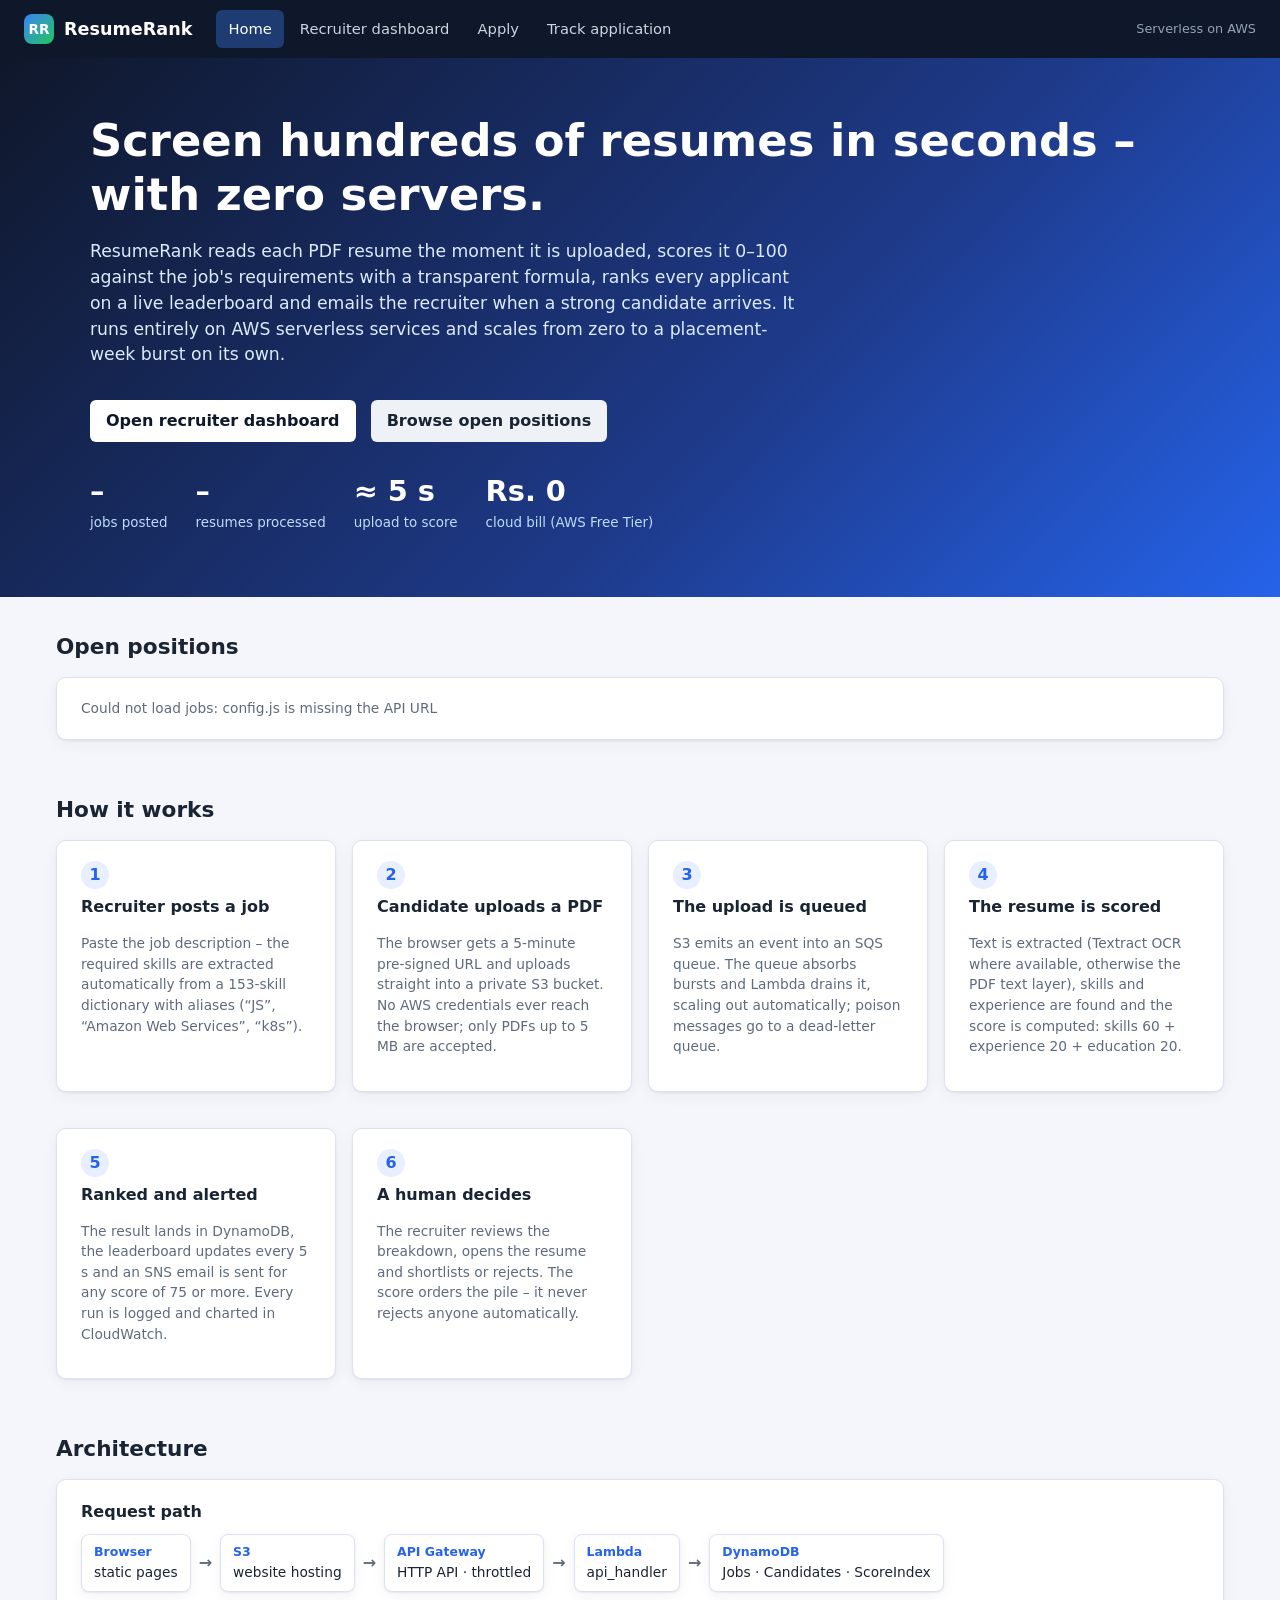
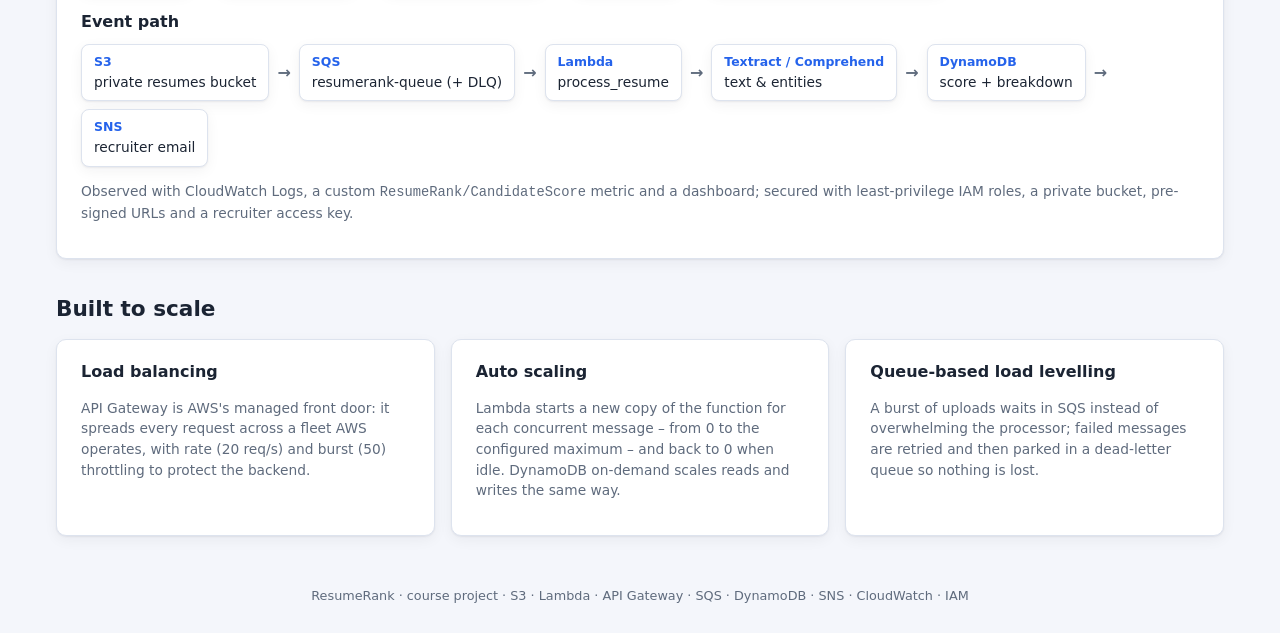
==== frontend/index.html @ 60775625 "add home, status pages and recruiter dashboard" ====
<!DOCTYPE html>
<html lang="en">
<head>
  <meta charset="utf-8">
  <meta name="viewport" content="width=device-width, initial-scale=1">
  <title>ResumeRank – Serverless Resume Screening</title>
  <link rel="stylesheet" href="styles.css">
</head>
<body>
  <section class="hero">
    <div class="hero-inner">
      <h1>Screen hundreds of resumes in seconds –<br>with zero servers.</h1>
      <p>ResumeRank reads each PDF resume the moment it is uploaded, scores it 0–100 against the job's
        requirements with a transparent formula, ranks every applicant on a live leaderboard and emails the
        recruiter when a strong candidate arrives. It runs entirely on AWS serverless services and scales
        from zero to a placement-week burst on its own.</p>
      <a class="btn light" href="recruiter.html">Open recruiter dashboard</a>
      <a class="btn secondary" href="#jobs">Browse open positions</a>
      <div class="hero-stats">
        <div><div class="value" id="stat-jobs">–</div><div class="label">jobs posted</div></div>
        <div><div class="value" id="stat-resumes">–</div><div class="label">resumes processed</div></div>
        <div><div class="value">≈ 5 s</div><div class="label">upload to score</div></div>
        <div><div class="value">Rs. 0</div><div class="label">cloud bill (AWS Free Tier)</div></div>
      </div>
    </div>
  </section>

  <main>
    <h2 class="section-title" id="jobs">Open positions</h2>
    <div class="grid grid-3" id="job-cards">
      <div class="card meta">Loading jobs…</div>
    </div>

    <h2 class="section-title">How it works</h2>
    <div class="grid grid-3">
      <div class="card"><div class="step-num">1</div><h3>Recruiter posts a job</h3>
        <p class="meta">Paste the job description – the required skills are extracted automatically from a
          153-skill dictionary with aliases (“JS”, “Amazon Web Services”, “k8s”).</p></div>
      <div class="card"><div class="step-num">2</div><h3>Candidate uploads a PDF</h3>
        <p class="meta">The browser gets a 5-minute pre-signed URL and uploads straight into a private S3
          bucket. No AWS credentials ever reach the browser; only PDFs up to 5 MB are accepted.</p></div>
      <div class="card"><div class="step-num">3</div><h3>The upload is queued</h3>
        <p class="meta">S3 emits an event into an SQS queue. The queue absorbs bursts and Lambda drains it,
          scaling out automatically; poison messages go to a dead-letter queue.</p></div>
      <div class="card"><div class="step-num">4</div><h3>The resume is scored</h3>
        <p class="meta">Text is extracted (Textract OCR where available, otherwise the PDF text layer), skills
          and experience are found and the score is computed: skills 60 + experience 20 + education 20.</p></div>
      <div class="card"><div class="step-num">5</div><h3>Ranked and alerted</h3>
        <p class="meta">The result lands in DynamoDB, the leaderboard updates every 5 s and an SNS email is
          sent for any score of 75 or more. Every run is logged and charted in CloudWatch.</p></div>
      <div class="card"><div class="step-num">6</div><h3>A human decides</h3>
        <p class="meta">The recruiter reviews the breakdown, opens the resume and shortlists or rejects. The
          score orders the pile – it never rejects anyone automatically.</p></div>
    </div>

    <h2 class="section-title">Architecture</h2>
    <div class="card">
      <h3>Request path</h3>
      <div class="flow">
        <div class="node"><b>Browser</b>static pages</div><span class="arrow">→</span>
        <div class="node"><b>S3</b>website hosting</div><span class="arrow">→</span>
        <div class="node"><b>API Gateway</b>HTTP API · throttled</div><span class="arrow">→</span>
        <div class="node"><b>Lambda</b>api_handler</div><span class="arrow">→</span>
        <div class="node"><b>DynamoDB</b>Jobs · Candidates · ScoreIndex</div>
      </div>
      <h3 style="margin-top:18px">Event path</h3>
      <div class="flow">
        <div class="node"><b>S3</b>private resumes bucket</div><span class="arrow">→</span>
        <div class="node"><b>SQS</b>resumerank-queue (+ DLQ)</div><span class="arrow">→</span>
        <div class="node"><b>Lambda</b>process_resume</div><span class="arrow">→</span>
        <div class="node"><b>Textract / Comprehend</b>text &amp; entities</div><span class="arrow">→</span>
        <div class="node"><b>DynamoDB</b>score + breakdown</div><span class="arrow">→</span>
        <div class="node"><b>SNS</b>recruiter email</div>
      </div>
      <p class="meta" style="margin-top:14px">Observed with CloudWatch Logs, a custom
        <code>ResumeRank/CandidateScore</code> metric and a dashboard; secured with least-privilege IAM roles,
        a private bucket, pre-signed URLs and a recruiter access key.</p>
    </div>

    <h2 class="section-title">Built to scale</h2>
    <div class="grid grid-3">
      <div class="card"><h3>Load balancing</h3><p class="meta">API Gateway is AWS's managed front door: it
        spreads every request across a fleet AWS operates, with rate (20 req/s) and burst (50) throttling to
        protect the backend.</p></div>
      <div class="card"><h3>Auto scaling</h3><p class="meta">Lambda starts a new copy of the function for each
        concurrent message – from 0 to the configured maximum – and back to 0 when idle. DynamoDB on-demand
        scales reads and writes the same way.</p></div>
      <div class="card"><h3>Queue-based load levelling</h3><p class="meta">A burst of uploads waits in SQS
        instead of overwhelming the processor; failed messages are retried and then parked in a dead-letter
        queue so nothing is lost.</p></div>
    </div>
  </main>

  <footer>ResumeRank · course project · S3 · Lambda · API Gateway · SQS · DynamoDB · SNS · CloudWatch · IAM</footer>

  <script src="config.js"></script>
  <script src="app.js"></script>
  <script>
    RR.nav("index.html");

    (async () => {
      const box = document.getElementById("job-cards");
      try {
        const data = await RR.api("/jobs");
        document.getElementById("stat-jobs").textContent = data.count;
        document.getElementById("stat-resumes").textContent = data.totalCandidates;
        box.replaceChildren();
        if (!data.jobs.length) {
          box.appendChild(RR.el("div", { cls: "card meta", text: "No open positions yet." }));
          return;
        }
        data.jobs.slice(0, 9).forEach((job) => {
          box.appendChild(RR.el("div", { cls: "card" }, [
            RR.el("h3", { text: job.title }),
            RR.el("p", { cls: "meta", text: `Minimum experience: ${job.minYears} year(s) · ${job.candidateCount} applicant(s)` }),
            RR.chips(job.requiredSkills, "neutral"),
            RR.el("div", {}, [RR.el("a", { cls: "btn", text: "Apply", attrs: { href: "upload.html?jobId=" + encodeURIComponent(job.jobId) } })]),
          ]));
        });
      } catch (e) {
        box.replaceChildren(RR.el("div", { cls: "card meta", text: "Could not load jobs: " + e.message }));
      }
    })();
  </script>
</body>
</html>
---- frontend/styles.css ----
:root {
  --bg: #f4f6fb;
  --card: #ffffff;
  --text: #1b2433;
  --muted: #5f6b7d;
  --border: #dde3ee;
  --accent: #2563eb;
  --accent-dark: #1d4ed8;
  --accent-soft: #e8efff;
  --navy: #0f172a;
  --high: #15803d;
  --high-bg: #dcfce7;
  --mid: #b45309;
  --mid-bg: #fef3c7;
  --low: #b91c1c;
  --low-bg: #fee2e2;
  --grey-bg: #eef1f6;
  --radius: 10px;
  --shadow: 0 1px 2px rgba(15, 23, 42, 0.06), 0 4px 14px rgba(15, 23, 42, 0.05);
}

* { box-sizing: border-box; }

body {
  margin: 0;
  font-family: system-ui, -apple-system, "Segoe UI", Roboto, sans-serif;
  background: var(--bg);
  color: var(--text);
  line-height: 1.5;
}

a { color: var(--accent); }

/* ---------------------------------------------------------------- navigation */
.topbar {
  background: var(--navy);
  color: #fff;
  padding: 0 24px;
  display: flex;
  align-items: center;
  gap: 24px;
  min-height: 58px;
  flex-wrap: wrap;
  position: sticky;
  top: 0;
  z-index: 20;
}
.brand { display: flex; align-items: center; gap: 10px; color: #fff; text-decoration: none; font-weight: 700; font-size: 1.1rem; }
.brand-mark { width: 30px; height: 30px; border-radius: 8px; background: linear-gradient(135deg, #3b82f6, #22c55e); display: grid; place-items: center; font-size: 0.85rem; }
.nav-links { display: flex; gap: 4px; flex-wrap: wrap; flex: 1; }
.nav-links a { color: #cbd5e1; text-decoration: none; padding: 8px 12px; border-radius: 6px; font-size: 0.92rem; }
.nav-links a:hover { color: #fff; background: rgba(255, 255, 255, 0.08); }
.nav-links a.active { color: #fff; background: rgba(59, 130, 246, 0.35); }
.nav-tag { color: #94a3b8; font-size: 0.8rem; }

main { max-width: 1200px; margin: 24px auto; padding: 0 16px; }
main.narrow { max-width: 760px; }

/* ---------------------------------------------------------------- cards & layout */
.card {
  background: var(--card);
  border: 1px solid var(--border);
  border-radius: var(--radius);
  padding: 20px 24px;
  margin-bottom: 20px;
  box-shadow: var(--shadow);
}
.card h2 { margin-top: 0; font-size: 1.12rem; }
.card h3 { margin: 0 0 10px; font-size: 1rem; }

.row { display: flex; gap: 12px; flex-wrap: wrap; }
.row > * { flex: 1 1 220px; }
.grid { display: grid; gap: 16px; }
.grid-2 { grid-template-columns: repeat(auto-fit, minmax(320px, 1fr)); }
.grid-3 { grid-template-columns: repeat(auto-fit, minmax(240px, 1fr)); }
.split { display: grid; grid-template-columns: 280px 1fr; gap: 20px; align-items: start; }
@media (max-width: 860px) { .split { grid-template-columns: 1fr; } }

/* ---------------------------------------------------------------- forms */
label { display: block; font-weight: 600; margin: 12px 0 4px; font-size: 0.9rem; }
input[type="text"], input[type="email"], input[type="number"], input[type="password"],
input[type="search"], input[type="file"], select, textarea {
  width: 100%;
  padding: 8px 10px;
  border: 1px solid var(--border);
  border-radius: 6px;
  font: inherit;
  background: #fff;
  color: var(--text);
}
textarea { min-height: 120px; resize: vertical; }
input:focus, select:focus, textarea:focus { outline: 2px solid var(--accent-soft); border-color: var(--accent); }
.hint { color: var(--muted); font-size: 0.84rem; margin: 3px 0 0; }

button, .btn {
  display: inline-flex;
  align-items: center;
  gap: 6px;
  margin-top: 14px;
  padding: 9px 16px;
  border: 0;
  border-radius: 6px;
  background: var(--accent);
  color: #fff;
  font: inherit;
  font-weight: 600;
  cursor: pointer;
  text-decoration: none;
}
button:hover, .btn:hover { background: var(--accent-dark); }
button:disabled { opacity: 0.6; cursor: wait; }
button.secondary, .btn.secondary { background: var(--grey-bg); color: var(--text); }
button.secondary:hover, .btn.secondary:hover { background: #e2e8f0; }
button.ghost { background: transparent; color: var(--accent); padding: 6px 8px; }
button.small { margin: 0; padding: 4px 9px; font-size: 0.8rem; }
button.ok { background: var(--high); }
button.danger { background: var(--low); }
.btn.light { background: #fff; color: var(--navy); }
.toolbar { display: flex; gap: 10px; flex-wrap: wrap; align-items: center; margin-bottom: 12px; }
.toolbar > input, .toolbar > select { width: auto; flex: 1 1 180px; }
.toolbar button { margin-top: 0; }

.message { margin-top: 14px; padding: 10px 12px; border-radius: 6px; display: none; }
.message.show { display: block; }
.message.ok { background: var(--high-bg); color: var(--high); }
.message.error { background: var(--low-bg); color: var(--low); }
.message.info { background: var(--accent-soft); color: #1e3a8a; }

code, .mono { font-family: ui-monospace, Consolas, monospace; font-size: 0.86rem; word-break: break-all; }
.meta { color: var(--muted); font-size: 0.86rem; }
.hidden { display: none !important; }

/* ---------------------------------------------------------------- stats */
.stats { display: grid; grid-template-columns: repeat(auto-fit, minmax(140px, 1fr)); gap: 12px; margin-bottom: 20px; }
.stat { background: var(--card); border: 1px solid var(--border); border-radius: var(--radius); padding: 14px 16px; box-shadow: var(--shadow); }
.stat .value { font-size: 1.6rem; font-weight: 700; }
.stat .label { color: var(--muted); font-size: 0.8rem; text-transform: uppercase; letter-spacing: 0.03em; }
.stat.good .value { color: var(--high); }
.stat.warn .value { color: var(--mid); }
.stat.bad .value { color: var(--low); }
.chart-box { position: relative; height: 240px; }

/* ---------------------------------------------------------------- tables & chips */
table { width: 100%; border-collapse: collapse; font-size: 0.9rem; }
th, td { text-align: left; padding: 9px 8px; border-bottom: 1px solid var(--border); vertical-align: top; }
th { color: var(--muted); font-weight: 600; font-size: 0.78rem; text-transform: uppercase; }
tbody tr:hover { background: #f8fafd; }
.table-wrap { overflow-x: auto; }

.score { font-weight: 700; padding: 2px 9px; border-radius: 999px; display: inline-block; min-width: 44px; text-align: center; }
.score.high { background: var(--high-bg); color: var(--high); }
.score.mid { background: var(--mid-bg); color: var(--mid); }
.score.low { background: var(--low-bg); color: var(--low); }
.score.none { background: var(--grey-bg); color: var(--muted); }

.chip { display: inline-block; padding: 1px 8px; margin: 2px 3px 2px 0; border-radius: 4px; font-size: 0.79rem; }
.chip.match { background: var(--high-bg); color: var(--high); }
.chip.miss { background: var(--low-bg); color: var(--low); }
.chip.neutral { background: var(--accent-soft); color: #1e3a8a; }
.chip.removable { cursor: pointer; }
.chip.removable::after { content: " ×"; }

.status { font-size: 0.78rem; font-weight: 700; letter-spacing: 0.02em; }
.status.PENDING { color: var(--mid); }
.status.SCORED { color: var(--high); }
.status.FAILED { color: var(--low); }
.decision { font-size: 0.75rem; font-weight: 700; padding: 2px 7px; border-radius: 4px; }
.decision.SHORTLISTED { background: var(--high-bg); color: var(--high); }
.decision.REJECTED { background: var(--grey-bg); color: var(--muted); }

.bar { height: 8px; border-radius: 4px; background: var(--grey-bg); overflow: hidden; }
.bar > span { display: block; height: 100%; background: var(--accent); }
.breakdown { display: grid; grid-template-columns: 90px 1fr 54px; gap: 6px 10px; align-items: center; font-size: 0.86rem; }

/* ---------------------------------------------------------------- job list */
.job-list { list-style: none; margin: 0; padding: 0; }
.job-list li { padding: 10px 12px; border-radius: 8px; cursor: pointer; border: 1px solid transparent; }
.job-list li:hover { background: #f5f8ff; }
.job-list li.active { background: var(--accent-soft); border-color: #c7d7fe; }
.job-list .title { font-weight: 600; }

/* ---------------------------------------------------------------- drawer */
.drawer-backdrop { position: fixed; inset: 0; background: rgba(15, 23, 42, 0.35); z-index: 30; }
.drawer {
  position: fixed; top: 0; right: 0; bottom: 0; width: min(480px, 100%);
  background: #fff; z-index: 31; padding: 22px 24px; overflow-y: auto;
  box-shadow: -8px 0 30px rgba(15, 23, 42, 0.18);
}
.drawer h2 { margin-top: 0; }
.drawer pre { white-space: pre-wrap; background: var(--grey-bg); padding: 10px; border-radius: 6px; font-size: 0.8rem; }

/* ---------------------------------------------------------------- uploads */
.dropzone { border: 2px dashed #b8c6de; border-radius: var(--radius); padding: 22px; text-align: center; color: var(--muted); background: #fafcff; }
.dropzone.over { border-color: var(--accent); background: var(--accent-soft); }
.progress-list { list-style: none; padding: 0; margin: 10px 0 0; font-size: 0.86rem; }
.progress-list li { display: flex; justify-content: space-between; gap: 10px; padding: 4px 0; border-bottom: 1px dashed var(--border); }

/* ---------------------------------------------------------------- home page */
.hero { background: linear-gradient(135deg, #0f172a 0%, #1e3a8a 60%, #2563eb 100%); color: #fff; padding: 56px 24px 64px; }
.hero-inner { max-width: 1100px; margin: 0 auto; }
.hero h1 { font-size: clamp(1.9rem, 4vw, 2.8rem); margin: 0 0 12px; line-height: 1.2; }
.hero p { font-size: 1.08rem; color: #dbeafe; max-width: 720px; }
.hero .btn { margin-right: 10px; }
.hero-stats { display: flex; gap: 28px; flex-wrap: wrap; margin-top: 28px; }
.hero-stats .value { font-size: 1.8rem; font-weight: 700; }
.hero-stats .label { color: #bfdbfe; font-size: 0.84rem; }
.section-title { font-size: 1.35rem; margin: 34px 0 14px; }
.step-num { display: inline-grid; place-items: center; width: 28px; height: 28px; border-radius: 50%; background: var(--accent-soft); color: var(--accent); font-weight: 700; margin-bottom: 6px; }
.flow { display: flex; flex-wrap: wrap; align-items: center; gap: 8px; }
.flow .node { background: var(--card); border: 1px solid var(--border); border-radius: 8px; padding: 8px 12px; font-size: 0.86rem; box-shadow: var(--shadow); }
.flow .node b { display: block; font-size: 0.78rem; color: var(--accent); }
.flow .arrow { color: var(--muted); font-weight: 700; }

/* ---------------------------------------------------------------- status page */
.ring { --p: 0; --c: var(--accent); width: 150px; height: 150px; border-radius: 50%;
  background: conic-gradient(var(--c) calc(var(--p) * 1%), var(--grey-bg) 0);
  display: grid; place-items: center; margin: 0 auto; }
.ring > div { width: 118px; height: 118px; border-radius: 50%; background: #fff; display: grid; place-items: center; text-align: center; }
.ring .num { font-size: 2.1rem; font-weight: 800; line-height: 1; }
.spinner { width: 34px; height: 34px; border: 4px solid var(--grey-bg); border-top-color: var(--accent); border-radius: 50%; animation: spin 0.9s linear infinite; margin: 10px auto; }
@keyframes spin { to { transform: rotate(360deg); } }

footer { text-align: center; color: var(--muted); font-size: 0.8rem; margin: 30px 0; }
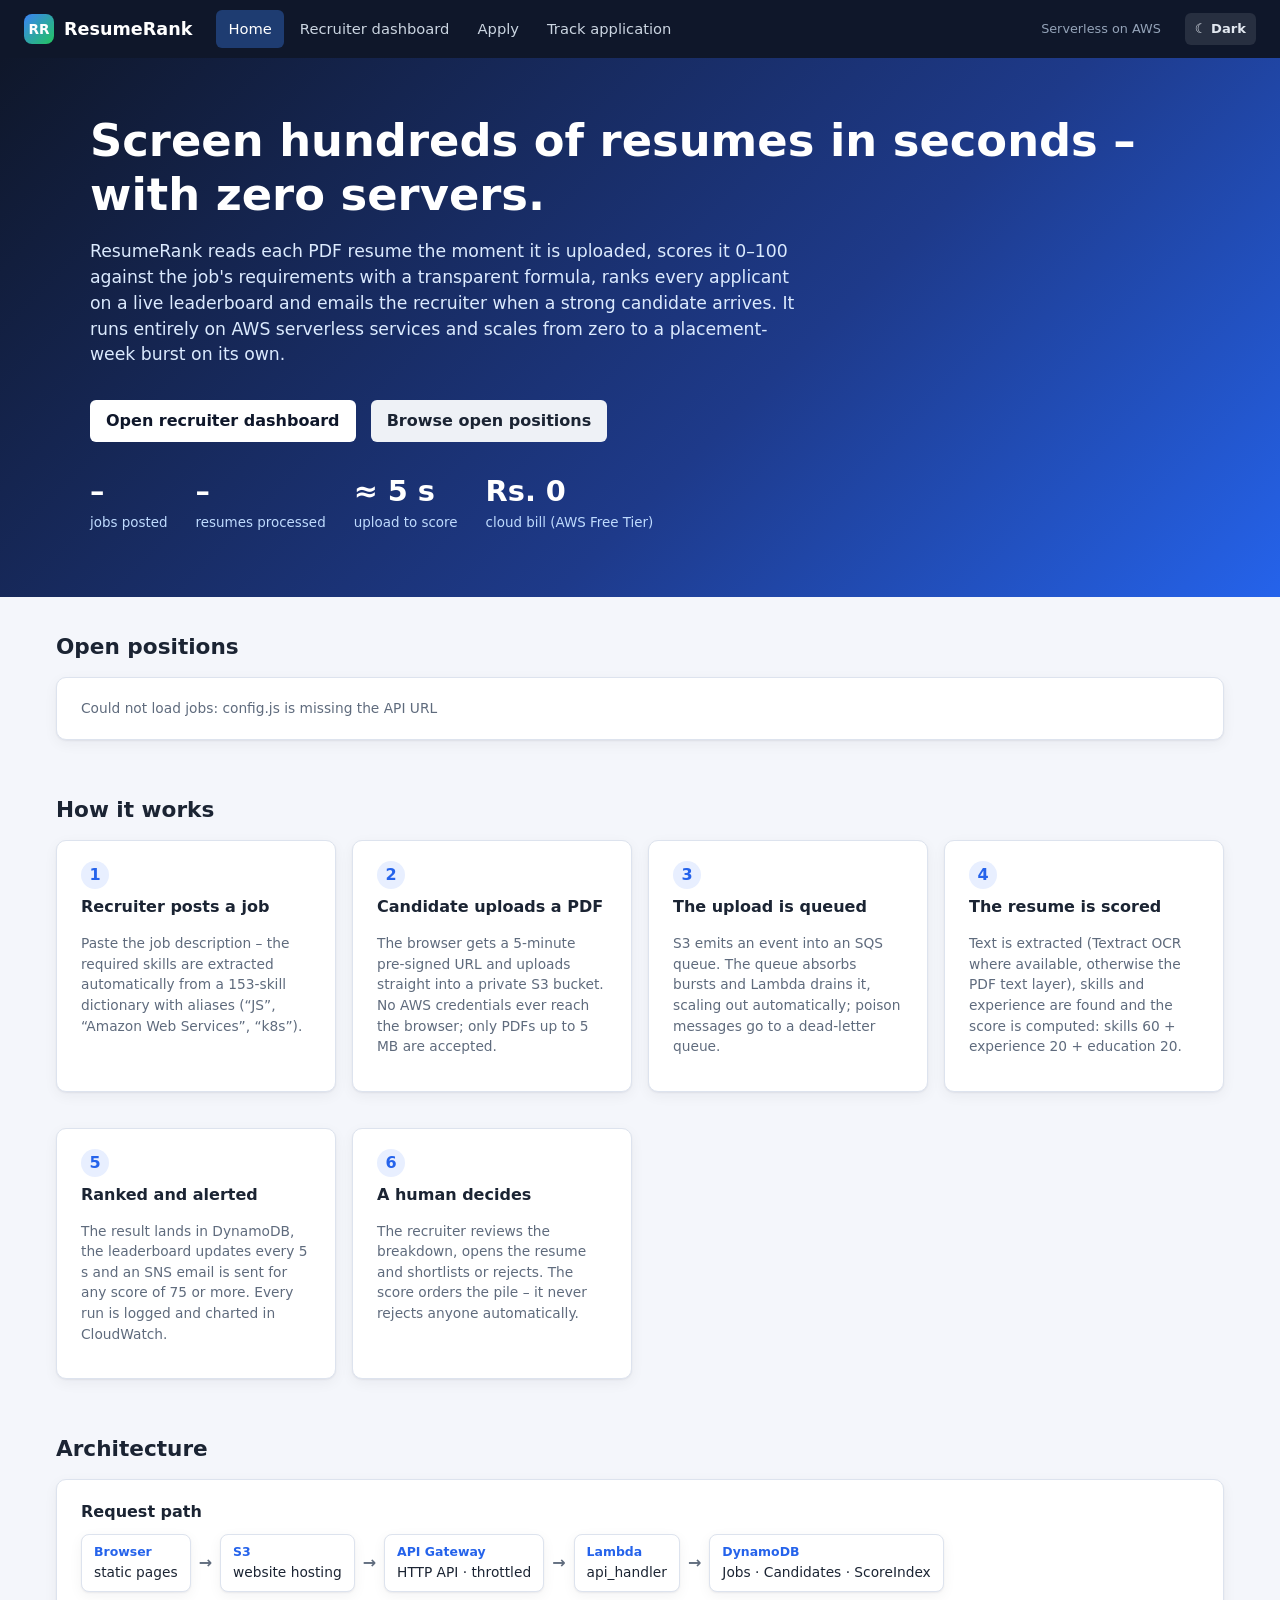
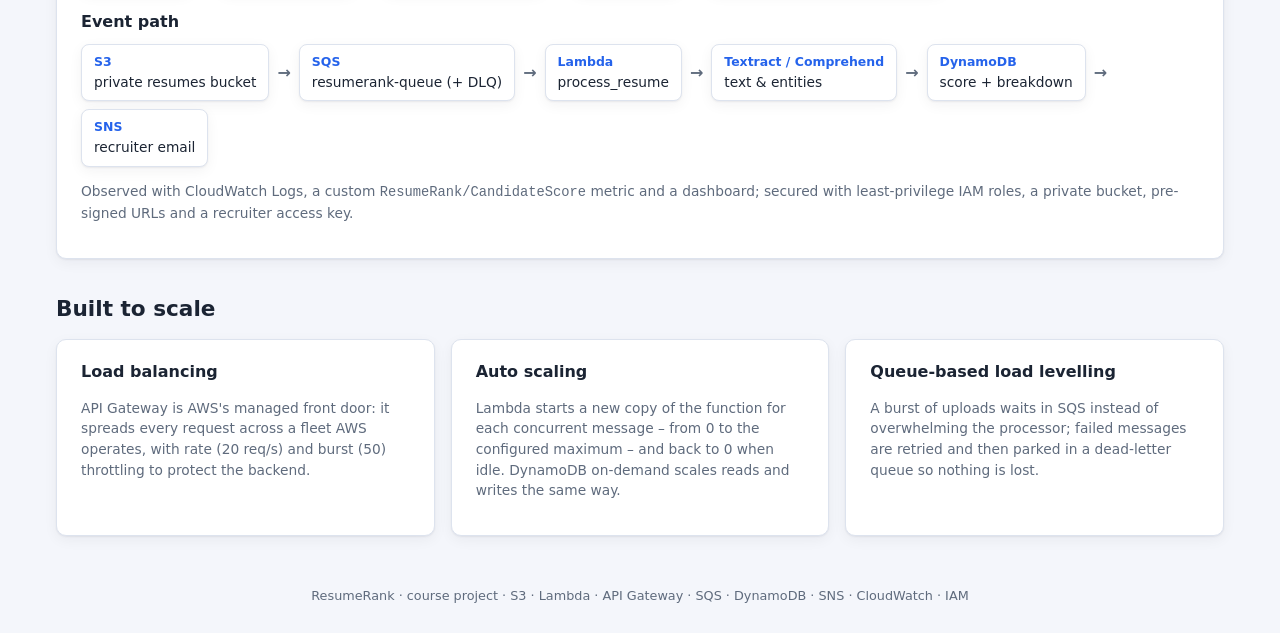
==== commit eb0f7cd6: "add dark mode and mobile layout" ====
--- a/frontend/index.html
+++ b/frontend/index.html
@@ -4,6 +4,7 @@
   <meta charset="utf-8">
   <meta name="viewport" content="width=device-width, initial-scale=1">
   <title>ResumeRank – Serverless Resume Screening</title>
+  <script>try{document.documentElement.setAttribute("data-theme",localStorage.getItem("resumerank.theme")||(matchMedia("(prefers-color-scheme: dark)").matches?"dark":"light"))}catch(e){}</script>
   <link rel="stylesheet" href="styles.css">
 </head>
 <body>
--- a/frontend/styles.css
+++ b/frontend/styles.css
@@ -15,9 +15,39 @@
   --low: #b91c1c;
   --low-bg: #fee2e2;
   --grey-bg: #eef1f6;
+  --input-bg: #ffffff;
+  --hover-bg: #f5f8ff;
+  --drop-bg: #fafcff;
+  --chip-neutral: #1e3a8a;
   --radius: 10px;
   --shadow: 0 1px 2px rgba(15, 23, 42, 0.06), 0 4px 14px rgba(15, 23, 42, 0.05);
 }
+
+/* dark mode: set by app.js from localStorage as <html data-theme="dark"> */
+:root[data-theme="dark"] {
+  --bg: #0b1220;
+  --card: #131c2e;
+  --text: #e5e9f2;
+  --muted: #9aa6ba;
+  --border: #26324a;
+  --accent: #60a5fa;
+  --accent-dark: #3b82f6;
+  --accent-soft: #1b2a4a;
+  --high: #4ade80;
+  --high-bg: #12301f;
+  --mid: #fbbf24;
+  --mid-bg: #3a2c0c;
+  --low: #f87171;
+  --low-bg: #3b1515;
+  --grey-bg: #1d2738;
+  --input-bg: #0f1726;
+  --hover-bg: #18233a;
+  --drop-bg: #101a2c;
+  --chip-neutral: #bfdbfe;
+  --shadow: 0 1px 2px rgba(0, 0, 0, 0.4), 0 4px 14px rgba(0, 0, 0, 0.25);
+  color-scheme: dark;
+}
+:root[data-theme="dark"] button:not(.secondary):not(.ghost):not(.ok):not(.danger):not(.theme-toggle) { color: #0b1220; }
 
 * { box-sizing: border-box; }
 
@@ -85,7 +115,7 @@
   border: 1px solid var(--border);
   border-radius: 6px;
   font: inherit;
-  background: #fff;
+  background: var(--input-bg);
   color: var(--text);
 }
 textarea { min-height: 120px; resize: vertical; }
@@ -110,7 +140,7 @@
 button:hover, .btn:hover { background: var(--accent-dark); }
 button:disabled { opacity: 0.6; cursor: wait; }
 button.secondary, .btn.secondary { background: var(--grey-bg); color: var(--text); }
-button.secondary:hover, .btn.secondary:hover { background: #e2e8f0; }
+button.secondary:hover, .btn.secondary:hover { background: var(--border); }
 button.ghost { background: transparent; color: var(--accent); padding: 6px 8px; }
 button.small { margin: 0; padding: 4px 9px; font-size: 0.8rem; }
 button.ok { background: var(--high); }
@@ -124,7 +154,7 @@
 .message.show { display: block; }
 .message.ok { background: var(--high-bg); color: var(--high); }
 .message.error { background: var(--low-bg); color: var(--low); }
-.message.info { background: var(--accent-soft); color: #1e3a8a; }
+.message.info { background: var(--accent-soft); color: var(--chip-neutral); }
 
 code, .mono { font-family: ui-monospace, Consolas, monospace; font-size: 0.86rem; word-break: break-all; }
 .meta { color: var(--muted); font-size: 0.86rem; }
@@ -144,7 +174,7 @@
 table { width: 100%; border-collapse: collapse; font-size: 0.9rem; }
 th, td { text-align: left; padding: 9px 8px; border-bottom: 1px solid var(--border); vertical-align: top; }
 th { color: var(--muted); font-weight: 600; font-size: 0.78rem; text-transform: uppercase; }
-tbody tr:hover { background: #f8fafd; }
+tbody tr:hover { background: var(--hover-bg); }
 .table-wrap { overflow-x: auto; }
 
 .score { font-weight: 700; padding: 2px 9px; border-radius: 999px; display: inline-block; min-width: 44px; text-align: center; }
@@ -156,7 +186,7 @@
 .chip { display: inline-block; padding: 1px 8px; margin: 2px 3px 2px 0; border-radius: 4px; font-size: 0.79rem; }
 .chip.match { background: var(--high-bg); color: var(--high); }
 .chip.miss { background: var(--low-bg); color: var(--low); }
-.chip.neutral { background: var(--accent-soft); color: #1e3a8a; }
+.chip.neutral { background: var(--accent-soft); color: var(--chip-neutral); }
 .chip.removable { cursor: pointer; }
 .chip.removable::after { content: " ×"; }
 
@@ -175,22 +205,23 @@
 /* ---------------------------------------------------------------- job list */
 .job-list { list-style: none; margin: 0; padding: 0; }
 .job-list li { padding: 10px 12px; border-radius: 8px; cursor: pointer; border: 1px solid transparent; }
-.job-list li:hover { background: #f5f8ff; }
-.job-list li.active { background: var(--accent-soft); border-color: #c7d7fe; }
+.job-list li:hover { background: var(--hover-bg); }
+.job-list li.active { background: var(--accent-soft); border-color: var(--accent); }
+.job-list li.closed { opacity: 0.55; }
 .job-list .title { font-weight: 600; }
 
 /* ---------------------------------------------------------------- drawer */
 .drawer-backdrop { position: fixed; inset: 0; background: rgba(15, 23, 42, 0.35); z-index: 30; }
 .drawer {
   position: fixed; top: 0; right: 0; bottom: 0; width: min(480px, 100%);
-  background: #fff; z-index: 31; padding: 22px 24px; overflow-y: auto;
+  background: var(--card); z-index: 31; padding: 22px 24px; overflow-y: auto;
   box-shadow: -8px 0 30px rgba(15, 23, 42, 0.18);
 }
 .drawer h2 { margin-top: 0; }
 .drawer pre { white-space: pre-wrap; background: var(--grey-bg); padding: 10px; border-radius: 6px; font-size: 0.8rem; }
 
 /* ---------------------------------------------------------------- uploads */
-.dropzone { border: 2px dashed #b8c6de; border-radius: var(--radius); padding: 22px; text-align: center; color: var(--muted); background: #fafcff; }
+.dropzone { border: 2px dashed var(--border); border-radius: var(--radius); padding: 22px; text-align: center; color: var(--muted); background: var(--drop-bg); }
 .dropzone.over { border-color: var(--accent); background: var(--accent-soft); }
 .progress-list { list-style: none; padding: 0; margin: 10px 0 0; font-size: 0.86rem; }
 .progress-list li { display: flex; justify-content: space-between; gap: 10px; padding: 4px 0; border-bottom: 1px dashed var(--border); }
@@ -215,9 +246,50 @@
 .ring { --p: 0; --c: var(--accent); width: 150px; height: 150px; border-radius: 50%;
   background: conic-gradient(var(--c) calc(var(--p) * 1%), var(--grey-bg) 0);
   display: grid; place-items: center; margin: 0 auto; }
-.ring > div { width: 118px; height: 118px; border-radius: 50%; background: #fff; display: grid; place-items: center; text-align: center; }
+.ring > div { width: 118px; height: 118px; border-radius: 50%; background: var(--card); display: grid; place-items: center; text-align: center; }
 .ring .num { font-size: 2.1rem; font-weight: 800; line-height: 1; }
 .spinner { width: 34px; height: 34px; border: 4px solid var(--grey-bg); border-top-color: var(--accent); border-radius: 50%; animation: spin 0.9s linear infinite; margin: 10px auto; }
 @keyframes spin { to { transform: rotate(360deg); } }
 
 footer { text-align: center; color: var(--muted); font-size: 0.8rem; margin: 30px 0; }
+
+/* ---------------------------------------------------------------- theme toggle */
+.theme-toggle { margin: 0; padding: 6px 10px; background: rgba(255, 255, 255, 0.1); color: #e2e8f0; font-size: 0.82rem; font-weight: 600; }
+.theme-toggle:hover { background: rgba(255, 255, 255, 0.2); }
+:root[data-theme="dark"] .theme-toggle { color: #e2e8f0; }
+
+/* ---------------------------------------------------------------- recruiter extras */
+.switch { display: inline-flex; align-items: center; gap: 6px; margin: 0; font-weight: 600; font-size: 0.86rem; cursor: pointer; }
+.switch input { width: 16px; height: 16px; }
+.compare-cell { text-align: center; }
+.compare-cell input { width: 17px; height: 17px; cursor: pointer; }
+.compare-grid { display: grid; grid-template-columns: 150px 1fr 1fr; gap: 0; font-size: 0.88rem; }
+.compare-grid > div { padding: 8px 10px; border-bottom: 1px solid var(--border); }
+.compare-grid .head { font-weight: 700; background: var(--grey-bg); }
+.compare-grid .label { color: var(--muted); font-weight: 600; }
+.compare-grid .better { background: var(--high-bg); }
+.share-box { display: flex; gap: 16px; align-items: flex-start; flex-wrap: wrap; }
+.share-box canvas { background: #fff; border: 1px solid var(--border); border-radius: 8px; padding: 6px; image-rendering: pixelated; }
+.masked { font-style: italic; }
+
+/* ---------------------------------------------------------------- phones */
+@media (max-width: 600px) {
+  .topbar { padding: 8px 12px; gap: 8px; }
+  .nav-tag { display: none; }
+  .nav-links { order: 3; flex-basis: 100%; overflow-x: auto; flex-wrap: nowrap; }
+  .nav-links a { padding: 10px 12px; white-space: nowrap; }
+  main { margin: 14px auto; padding: 0 10px; }
+  .card { padding: 16px 14px; }
+  .row > * { flex-basis: 100%; }
+  .grid-2, .grid-3 { grid-template-columns: 1fr; }
+  input[type="text"], input[type="email"], input[type="number"], input[type="password"],
+  input[type="search"], select, textarea { font-size: 16px; padding: 12px; }   /* 16px stops iOS zooming */
+  button, .btn { width: 100%; justify-content: center; padding: 13px 16px; font-size: 1rem; }
+  button.small, button.ghost, .theme-toggle { width: auto; }
+  .dropzone { padding: 26px 12px; }
+  .dropzone input[type="file"] { padding: 14px 8px; }
+  .breakdown { grid-template-columns: 78px 1fr 50px; }
+  .ring { width: 130px; height: 130px; }
+  .ring > div { width: 100px; height: 100px; }
+  .compare-grid { grid-template-columns: 96px 1fr 1fr; font-size: 0.8rem; }
+}
